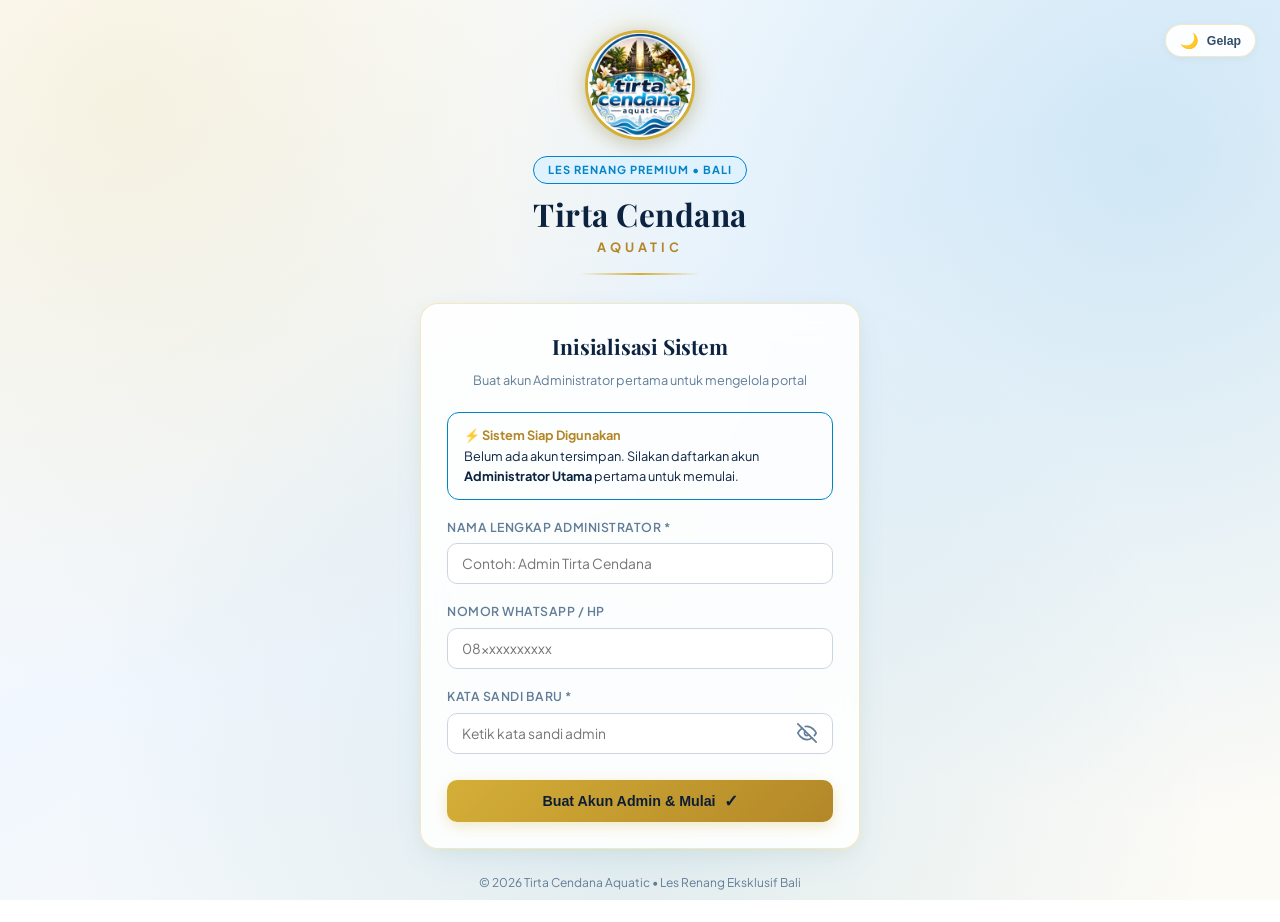
==== admin.html @ 87808569 "feat: inisialisasi aplikasi Tirta Cendana Aquatic dengan tema putih-emas-biru, dual theme, logo baru" ====
<!DOCTYPE html>
<html lang="id" data-theme="light">
<head>
  <meta charset="UTF-8" />
  <meta name="viewport" content="width=device-width, initial-scale=1.0" />
  <title>Admin Panel | Tirta Cendana Aquatic</title>
  <link rel="icon" type="image/png" href="assets/logo.png" />
  <link rel="stylesheet" href="css/style.css" />
  <style>
    main {
      max-width: 1120px;
      margin: 0 auto;
      padding: 28px 20px 60px;
      animation: fadeIn 0.45s ease-out;
    }
    .panel-header-row {
      display: flex;
      justify-content: space-between;
      align-items: center;
      margin-bottom: 20px;
      gap: 16px;
      flex-wrap: wrap;
    }
    .panel-title h2 {
      font-size: 1.65rem;
      color: var(--text-main);
    }
    .panel-title p {
      font-size: 0.88rem;
      color: var(--text-muted);
      margin-top: 2px;
    }
    .data-table-container {
      overflow-x: auto;
      border-radius: 14px;
      border: 1px solid var(--table-border);
      background: var(--card-inner);
    }
    .empty-state {
      text-align: center;
      padding: 42px 20px;
      color: var(--text-muted);
    }
    .empty-state-icon {
      font-size: 2.5rem;
      margin-bottom: 12px;
    }
    .backup-bar {
      display: flex;
      justify-content: flex-end;
      gap: 10px;
      margin-top: 14px;
    }
  </style>
</head>
<body>

  <!-- Top Navigation Header -->
  <header>
    <div class="header-inner">
      <div class="brand">
        <img src="assets/logo.png" alt="Tirta Cendana Logo" class="header-logo-img" />
        <div class="brand-text">
          <h1>Tirta Cendana</h1>
          <span>Admin Portal</span>
        </div>
      </div>

      <div class="header-actions">
        <button class="theme-toggle-btn" onclick="ThemeManager.toggle()" title="Ganti Tema">
          <span class="theme-icon">🌙</span> <span class="theme-text">Gelap</span>
        </button>
        <span id="adminGreeting" style="font-size:0.86rem; font-weight:600; color:var(--text-secondary);"></span>
        <button class="btn-logout" onclick="handleLogout()">Keluar</button>
      </div>
    </div>
  </header>

  <!-- Navigation Tabs -->
  <div class="tabs">
    <div class="tabs-inner">
      <button class="tab active" id="tabBtnUsers" onclick="switchTab('users')">
        👥 Kelola Peserta & Kuota
      </button>
      <button class="tab" id="tabBtnProgress" onclick="switchTab('progress')">
        📈 Progres & Evaluasi Latihan
      </button>
      <button class="tab" id="tabBtnBackup" onclick="switchTab('backup')">
        💾 Cadangan & Pemulihan Data
      </button>
    </div>
  </div>

  <main>
    <div id="statusMessage"></div>

    <!-- ==================== TAB 1: USERS & QUOTA ==================== -->
    <div id="tab-users">
      <div class="panel-header-row">
        <div class="panel-title">
          <h2>Data Peserta & Kuota Latihan</h2>
          <p>Daftar seluruh anggota les renang aktif dan informasi paket</p>
        </div>
        <button class="btn-gold" onclick="openUserForm()">
          <span>+ Tambah Peserta Baru</span>
        </button>
      </div>

      <!-- FORM ADD/EDIT USER CARD -->
      <div class="card hidden" id="userFormCard">
        <h3 id="userFormTitle" style="font-size:1.3rem; margin-bottom:16px;">Tambah Peserta Baru</h3>
        
        <form id="userForm" onsubmit="handleSaveUser(event)">
          <input type="hidden" id="editUserId" />

          <div class="form-grid">
            <div>
              <label for="u_name">Nama Lengkap *</label>
              <input type="text" id="u_name" placeholder="Nama peserta" required />
            </div>

            <div>
              <label for="u_password">Kata Sandi *</label>
              <div class="password-field-wrapper">
                <input type="password" id="u_password" placeholder="Kata sandi akun" />
                <button type="button" class="btn-toggle-eye" id="toggleUserPassword" aria-label="Lihat sandi">
                  <!-- SVG via JS -->
                </button>
              </div>
            </div>

            <div>
              <label for="u_role">Peran (Role)</label>
              <select id="u_role">
                <option value="peserta">Peserta</option>
                <option value="admin">Administrator</option>
              </select>
            </div>

            <div>
              <label for="u_level">Tingkat Kemampuan</label>
              <select id="u_level">
                <option value="Pemula">Pemula (Water Orientation & Basic)</option>
                <option value="Menengah">Menengah (Stroke Development)</option>
                <option value="Mahir">Mahir (Stroke Refinement & Endurance)</option>
                <option value="Atlet">Atlet (Competitive Training)</option>
              </select>
            </div>

            <div>
              <label for="u_package">Paket Les *</label>
              <select id="u_package" onchange="onPackageSelectChange()">
                <option value="Unlimited">Unlimited (10 pertemuan)</option>
                <option value="Semi Privat">Semi Privat (4 pertemuan / bulan)</option>
                <option value="Privat Eksklusif">Privat Eksklusif (8 pertemuan)</option>
                <option value="Kustom">Paket Kustom</option>
              </select>
            </div>

            <div>
              <label for="u_quotaTotal">Total Kuota Sesi</label>
              <input type="number" id="u_quotaTotal" min="0" value="10" />
            </div>

            <div>
              <label for="u_quotaUsed">Kuota Terpakai</label>
              <input type="number" id="u_quotaUsed" min="0" value="0" />
            </div>

            <div>
              <label for="u_phone">Nomor Telepon / WhatsApp</label>
              <input type="tel" id="u_phone" placeholder="08xxxxxxxxxx" />
            </div>

            <div style="grid-column: 1 / -1;">
              <label for="u_notes">Catatan Tambahan (Usia, Riwayat Medis, dll)</label>
              <input type="text" id="u_notes" placeholder="Catatan untuk pelatih..." />
            </div>
          </div>

          <div style="display:flex; gap:12px; margin-top:8px;">
            <button type="submit" class="btn-gold">Simpan Data</button>
            <button type="button" class="btn-outline" onclick="closeUserForm()">Batal</button>
          </div>
        </form>
      </div>

      <!-- USERS TABLE -->
      <div class="card" style="padding: 16px;">
        <div class="data-table-container">
          <table>
            <thead>
              <tr>
                <th>Nama Peserta</th>
                <th>Role</th>
                <th>Tingkat</th>
                <th>Paket</th>
                <th>Kuota Pertemuan</th>
                <th>Kontak</th>
                <th style="text-align: right;">Aksi</th>
              </tr>
            </thead>
            <tbody id="usersTableBody"></tbody>
          </table>
        </div>
      </div>
    </div>

    <!-- ==================== TAB 2: PROGRESS & EVALUATION ==================== -->
    <div id="tab-progress" class="hidden">
      <div class="panel-header-row">
        <div class="panel-title">
          <h2>Progres Latihan & Evaluasi Renang</h2>
          <p>Catat materi yang dilatih, penilaian kemampuan, dan umpan balik pelatih</p>
        </div>
        <button class="btn-gold" onclick="openProgressForm()">
          <span>+ Catat Progres Latihan</span>
        </button>
      </div>

      <!-- PROGRESS FORM CARD -->
      <div class="card hidden" id="progressFormCard">
        <h3 style="font-size:1.3rem; margin-bottom:16px;">Input Evaluasi Latihan Baru</h3>
        
        <form id="progressForm" onsubmit="handleSaveProgress(event)">
          <div class="form-grid">
            <div>
              <label for="p_userId">Pilih Peserta *</label>
              <select id="p_userId" required></select>
            </div>

            <div>
              <label for="p_skill">Materi / Skill Latihan *</label>
              <input type="text" id="p_skill" placeholder="Contoh: Freestyle Kicking & Breathing" required />
            </div>

            <div>
              <label for="p_score">Skor Penilaian (0 - 100)</label>
              <input type="number" id="p_score" min="0" max="100" placeholder="Contoh: 75" />
            </div>

            <div>
              <label for="p_duration">Durasi Sesi (Menit)</label>
              <input type="number" id="p_duration" min="0" value="45" />
            </div>

            <div>
              <label for="p_date">Tanggal Sesi</label>
              <input type="date" id="p_date" required />
            </div>

            <div>
              <label for="p_coach">Pelatih Bertugas</label>
              <input type="text" id="p_coach" placeholder="Contoh: Coach Made" />
            </div>

            <div style="grid-column: 1 / -1;">
              <label for="p_notes">Catatan & Umpan Balik untuk Peserta *</label>
              <textarea id="p_notes" rows="3" placeholder="Tuliskan evaluasi gerakan, capaian, dan PR latihan selanjutnya..."></textarea>
            </div>
          </div>

          <div style="display:flex; align-items:center; justify-content:space-between; flex-wrap:wrap; gap:14px; margin-top:8px;">
            <div style="display:flex; gap:12px;">
              <button type="submit" class="btn-gold">Simpan Evaluasi</button>
              <button type="button" class="btn-outline" onclick="closeProgressForm()">Batal</button>
            </div>

            <label style="display:inline-flex; align-items:center; gap:8px; font-size:0.88rem; cursor:pointer; color:var(--text-main); margin-bottom:0;">
              <input type="checkbox" id="p_deductQuota" checked style="width:auto; margin:0;" />
              <span>Otomatis kurangi 1 kuota pertemuan peserta</span>
            </label>
          </div>
        </form>
      </div>

      <!-- PROGRESS TABLE -->
      <div class="card" style="padding: 16px;">
        <div class="data-table-container">
          <table>
            <thead>
              <tr>
                <th>Tanggal</th>
                <th>Peserta</th>
                <th>Skill / Materi</th>
                <th>Skor</th>
                <th>Pelatih</th>
                <th>Catatan Evaluasi</th>
                <th style="text-align: right;">Aksi</th>
              </tr>
            </thead>
            <tbody id="progressTableBody"></tbody>
          </table>
        </div>
      </div>
    </div>

    <!-- ==================== TAB 3: BACKUP & RESTORE ==================== -->
    <div id="tab-backup" class="hidden">
      <div class="panel-header-row">
        <div class="panel-title">
          <h2>Cadangan & Pemulihan Data (Backup & Restore)</h2>
          <p>Unduh seluruh data peserta dan progres dalam format JSON yang aman</p>
        </div>
      </div>

      <div class="form-grid">
        <div class="card">
          <h3 style="font-size:1.2rem; margin-bottom:12px;">💾 Ekspor Data (Backup)</h3>
          <p style="font-size:0.88rem; color:var(--text-muted); margin-bottom:20px;">
            Simpan salinan cadangan semua peserta, riwayat sesi, dan pengaturan kuota ke komputer Anda.
          </p>
          <button class="btn-gold" onclick="exportDataToFile()">
            <span>📥 Unduh Berkas Backup (.json)</span>
          </button>
        </div>

        <div class="card">
          <h3 style="font-size:1.2rem; margin-bottom:12px;">📂 Impor Data (Restore)</h3>
          <p style="font-size:0.88rem; color:var(--text-muted); margin-bottom:20px;">
            Pulihkan data dari berkas cadangan JSON yang sebelumnya pernah diunduh.
          </p>
          <label class="btn-outline" style="cursor:pointer; display:inline-flex;">
            <span>📤 Pilih Berkas Cadangan (.json)</span>
            <input type="file" id="importFileInput" accept=".json" style="display:none;" onchange="importDataFromFile(event)" />
          </label>
        </div>
      </div>
    </div>

  </main>

  <script src="js/app.js"></script>
  <script>
    // Authentication guard for Admin
    const session = DB.getSession();
    if (!session || session.role !== "admin") {
      window.location.href = "index.html";
    }

    document.getElementById("adminGreeting").textContent = `Admin: ${session.name}`;

    // Initialize password eye toggle
    setupPasswordToggle("#u_password", "#toggleUserPassword");

    // Tab Switching
    function switchTab(tabName) {
      ["users", "progress", "backup"].forEach(t => {
        document.getElementById(`tab-${t}`).classList.toggle("hidden", t !== tabName);
      });

      document.getElementById("tabBtnUsers").classList.toggle("active", tabName === "users");
      document.getElementById("tabBtnProgress").classList.toggle("active", tabName === "progress");
      document.getElementById("tabBtnBackup").classList.toggle("active", tabName === "backup");

      if (tabName === "users") renderUsersTable();
      if (tabName === "progress") renderProgressTable();
    }

    // Auto package quota presets
    function onPackageSelectChange() {
      const pkg = document.getElementById("u_package").value;
      const quotaInput = document.getElementById("u_quotaTotal");
      if (pkg === "Unlimited") {
        quotaInput.value = 10;
      } else if (pkg === "Semi Privat") {
        quotaInput.value = 4;
      } else if (pkg === "Privat Eksklusif") {
        quotaInput.value = 8;
      }
    }

    // ==========================================
    // USERS MANAGEMENT
    // ==========================================
    function renderUsersTable() {
      const users = DB.getUsers();
      const tbody = document.getElementById("usersTableBody");

      if (!users || users.length === 0) {
        tbody.innerHTML = `
          <tr>
            <td colspan="7">
              <div class="empty-state">
                <div class="empty-state-icon">👥</div>
                <div style="font-weight:600; font-size:1rem; margin-bottom:4px;">Belum Ada Data Peserta</div>
                <div style="font-size:0.85rem;">Klik tombol "+ Tambah Peserta Baru" di atas untuk mendaftarkan peserta les renang pertama.</div>
              </div>
            </td>
          </tr>
        `;
        return;
      }

      tbody.innerHTML = users.map(u => {
        const sisa = Math.max(0, (u.quotaTotal || 0) - (u.quotaUsed || 0));
        return `
          <tr>
            <td>
              <div style="font-weight:600; color:var(--text-main); font-size:0.95rem;">${u.name}</div>
              ${u.notes ? `<div style="font-size:0.75rem; color:var(--text-muted);">${u.notes}</div>` : ""}
            </td>
            <td>
              <span class="${u.role === 'admin' ? 'badge-admin' : 'badge-peserta'}">
                ${u.role === 'admin' ? 'Admin' : 'Peserta'}
              </span>
            </td>
            <td>${u.level || "-"}</td>
            <td>${u.package || "-"}</td>
            <td>
              <span style="font-weight:600;">${u.quotaUsed || 0}/${u.quotaTotal || 0}</span>
              <span style="color:var(--gold); font-size:0.82rem; margin-left:4px;">(sisa ${sisa})</span>
            </td>
            <td style="color:var(--text-muted); font-size:0.86rem;">${u.phone || "-"}</td>
            <td style="text-align: right; white-space: nowrap;">
              <button class="btn-outline btn-sm" onclick="openEditUserForm(${u.id})" style="margin-right: 6px;">
                Edit
              </button>
              ${u.id !== session.id ? `
                <button class="btn-danger btn-sm" onclick="handleDeleteUser(${u.id}, '${u.name.replace(/'/g, "\\'")}')">
                  Hapus
                </button>
              ` : `<span style="font-size:0.75rem; color:var(--text-muted);">(Akun Ini)</span>`}
            </td>
          </tr>
        `;
      }).join("");
    }

    function openUserForm() {
      document.getElementById("userFormTitle").textContent = "Tambah Peserta Baru";
      document.getElementById("editUserId").value = "";
      document.getElementById("userForm").reset();
      document.getElementById("u_password").required = true;
      document.getElementById("u_package").value = "Unlimited";
      document.getElementById("u_quotaTotal").value = 10;
      document.getElementById("u_quotaUsed").value = 0;
      document.getElementById("userFormCard").classList.remove("hidden");
      document.getElementById("u_name").focus();
    }

    function closeUserForm() {
      document.getElementById("userFormCard").classList.add("hidden");
    }

    function openEditUserForm(id) {
      const u = DB.getUsers().find(x => x.id === id);
      if (!u) return;

      document.getElementById("userFormTitle").textContent = `Edit Peserta: ${u.name}`;
      document.getElementById("editUserId").value = u.id;
      document.getElementById("u_name").value = u.name;
      document.getElementById("u_password").value = "";
      document.getElementById("u_password").required = false;
      document.getElementById("u_password").placeholder = "(Biarkan kosong jika tidak diubah)";
      document.getElementById("u_role").value = u.role;
      document.getElementById("u_level").value = u.level || "Pemula";
      document.getElementById("u_package").value = u.package || "Unlimited";
      document.getElementById("u_quotaTotal").value = u.quotaTotal || 10;
      document.getElementById("u_quotaUsed").value = u.quotaUsed || 0;
      document.getElementById("u_phone").value = u.phone || "";
      document.getElementById("u_notes").value = u.notes || "";
      document.getElementById("userFormCard").classList.remove("hidden");
      window.scrollTo({ top: 150, behavior: 'smooth' });
    }

    function handleSaveUser(e) {
      e.preventDefault();
      const users = DB.getUsers();
      const editId = document.getElementById("editUserId").value;
      const name = document.getElementById("u_name").value.trim();
      const password = document.getElementById("u_password").value;

      if (!name) {
        showMessage("statusMessage", "Nama peserta wajib diisi.", "error");
        return;
      }

      if (editId) {
        // Edit mode
        const idx = users.findIndex(u => u.id === parseInt(editId));
        if (idx === -1) return;

        users[idx].name = name;
        if (password) users[idx].password = password;
        users[idx].role = document.getElementById("u_role").value;
        users[idx].level = document.getElementById("u_level").value;
        users[idx].package = document.getElementById("u_package").value;
        users[idx].quotaTotal = parseInt(document.getElementById("u_quotaTotal").value) || 0;
        users[idx].quotaUsed = parseInt(document.getElementById("u_quotaUsed").value) || 0;
        users[idx].phone = document.getElementById("u_phone").value.trim();
        users[idx].notes = document.getElementById("u_notes").value.trim();

        DB.saveUsers(users);
        showMessage("statusMessage", `Data ${name} berhasil diperbarui.`);
      } else {
        // Create mode
        if (!password) {
          showMessage("statusMessage", "Kata sandi wajib diisi untuk akun baru.", "error");
          return;
        }
        if (users.some(u => u.name.toLowerCase() === name.toLowerCase())) {
          showMessage("statusMessage", "Nama tersebut sudah terdaftar. Gunakan nama pembeda.", "error");
          return;
        }

        const newId = users.length ? Math.max(...users.map(u => u.id)) + 1 : 1;
        users.push({
          id: newId,
          name,
          password,
          role: document.getElementById("u_role").value,
          level: document.getElementById("u_level").value,
          package: document.getElementById("u_package").value,
          quotaTotal: parseInt(document.getElementById("u_quotaTotal").value) || 0,
          quotaUsed: parseInt(document.getElementById("u_quotaUsed").value) || 0,
          phone: document.getElementById("u_phone").value.trim(),
          notes: document.getElementById("u_notes").value.trim(),
          photo: ""
        });

        DB.saveUsers(users);
        showMessage("statusMessage", `Peserta ${name} berhasil ditambahkan.`);
      }

      closeUserForm();
      renderUsersTable();
    }

    function handleDeleteUser(id, name) {
      if (!confirm(`Konfirmasi: Apakah Anda yakin ingin menghapus "${name}" beserta seluruh riwayat latihannya?`)) return;

      const remainingUsers = DB.getUsers().filter(u => u.id !== id);
      const remainingProgress = DB.getProgress().filter(p => p.userId !== id);

      DB.saveUsers(remainingUsers);
      DB.saveProgress(remainingProgress);

      showMessage("statusMessage", `Akun "${name}" telah dihapus.`);
      renderUsersTable();
    }

    // ==========================================
    // PROGRESS & EVALUATION MANAGEMENT
    // ==========================================
    function fillPesertaDropdown() {
      const select = document.getElementById("p_userId");
      const pesertaList = DB.getUsers().filter(u => u.role === "peserta");

      if (pesertaList.length === 0) {
        select.innerHTML = '<option value="">(Belum ada peserta terdaftar)</option>';
        return;
      }

      select.innerHTML = '<option value="">-- Pilih Peserta --</option>' +
        pesertaList.map(u => {
          const sisa = Math.max(0, (u.quotaTotal || 0) - (u.quotaUsed || 0));
          return `<option value="${u.id}">${u.name} — ${u.package || "Reguler"} (Sisa Kuota: ${sisa})</option>`;
        }).join("");
    }

    function openProgressForm() {
      fillPesertaDropdown();
      document.getElementById("progressForm").reset();
      document.getElementById("p_date").value = new Date().toISOString().slice(0, 10);
      document.getElementById("p_deductQuota").checked = true;
      document.getElementById("progressFormCard").classList.remove("hidden");
      window.scrollTo({ top: 150, behavior: 'smooth' });
    }

    function closeProgressForm() {
      document.getElementById("progressFormCard").classList.add("hidden");
    }

    function handleSaveProgress(e) {
      e.preventDefault();
      const userId = parseInt(document.getElementById("p_userId").value);
      if (!userId) {
        showMessage("statusMessage", "Silakan pilih peserta yang dievaluasi.", "error");
        return;
      }

      const list = DB.getProgress();
      const newId = list.length ? Math.max(...list.map(p => p.id)) + 1 : 1;

      const newProgress = {
        id: newId,
        userId: userId,
        skill: document.getElementById("p_skill").value.trim(),
        score: parseInt(document.getElementById("p_score").value) || 0,
        duration: parseInt(document.getElementById("p_duration").value) || 0,
        date: document.getElementById("p_date").value,
        coach: document.getElementById("p_coach").value.trim(),
        notes: document.getElementById("p_notes").value.trim()
      };

      list.push(newProgress);
      DB.saveProgress(list);

      // Auto deduct quota if checked
      if (document.getElementById("p_deductQuota").checked) {
        const users = DB.getUsers();
        const idx = users.findIndex(u => u.id === userId);
        if (idx !== -1) {
          users[idx].quotaUsed = (users[idx].quotaUsed || 0) + 1;
          DB.saveUsers(users);
        }
      }

      showMessage("statusMessage", "Catatan evaluasi latihan berhasil disimpan!");
      closeProgressForm();
      renderProgressTable();
    }

    function handleDeleteProgress(id) {
      if (!confirm("Hapus catatan evaluasi latihan ini?")) return;
      const list = DB.getProgress().filter(p => p.id !== id);
      DB.saveProgress(list);
      showMessage("statusMessage", "Catatan evaluasi dihapus.");
      renderProgressTable();
    }

    function renderProgressTable() {
      const list = DB.getProgress();
      const users = DB.getUsers();
      const tbody = document.getElementById("progressTableBody");

      if (!list || list.length === 0) {
        tbody.innerHTML = `
          <tr>
            <td colspan="7">
              <div class="empty-state">
                <div class="empty-state-icon">📈</div>
                <div style="font-weight:600; font-size:1rem; margin-bottom:4px;">Belum Ada Data Progres Latihan</div>
                <div style="font-size:0.85rem;">Klik "+ Catat Progres Latihan" untuk mencatat capaian dan evaluasi peserta.</div>
              </div>
            </td>
          </tr>
        `;
        return;
      }

      tbody.innerHTML = [...list]
        .sort((a, b) => (b.date || "").localeCompare(a.date || ""))
        .map(p => {
          const peserta = users.find(u => u.id === p.userId);
          const pesertaName = peserta ? peserta.name : `(User ID: ${p.userId})`;

          let scoreColor = "#16a34a";
          if (p.score < 60) scoreColor = "#ef4444";
          else if (p.score < 80) scoreColor = "var(--gold)";

          const shortComment = (p.notes || "-").length > 45 ? (p.notes || "").slice(0, 45) + "…" : (p.notes || "-");

          return `
            <tr>
              <td style="white-space:nowrap; font-size:0.86rem;">${p.date || "-"}</td>
              <td style="font-weight:600; color:var(--text-main);">${pesertaName}</td>
              <td>${p.skill || "-"}</td>
              <td style="font-weight:700; color:${scoreColor};">${p.score != null ? p.score + "%" : "-"}</td>
              <td style="color:var(--text-muted); font-size:0.86rem;">${p.coach || "-"}</td>
              <td style="max-width:220px; font-size:0.85rem; color:var(--text-muted);" title="${(p.notes || '').replace(/"/g, '&quot;')}">
                ${shortComment}
              </td>
              <td style="text-align: right;">
                <button class="btn-danger btn-sm" onclick="handleDeleteProgress(${p.id})">Hapus</button>
              </td>
            </tr>
          `;
        }).join("");
    }

    // ==========================================
    // BACKUP & RESTORE DATA
    // ==========================================
    function exportDataToFile() {
      const data = {
        app: "Tirta Cendana Aquatic",
        version: "2.0",
        exportDate: new Date().toISOString(),
        users: DB.getUsers(),
        progress: DB.getProgress()
      };

      const blob = new Blob([JSON.stringify(data, null, 2)], { type: "application/json" });
      const url = URL.createObjectURL(blob);
      const a = document.createElement("a");
      a.href = url;
      a.download = `tirta_cendana_backup_${new Date().toISOString().slice(0, 10)}.json`;
      document.body.appendChild(a);
      a.click();
      document.body.removeChild(a);
      URL.revokeObjectURL(url);
      showMessage("statusMessage", "Berkas cadangan berhasil diunduh.");
    }

    function importDataFromFile(e) {
      const file = e.target.files[0];
      if (!file) return;

      const reader = new FileReader();
      reader.onload = function(evt) {
        try {
          const parsed = JSON.parse(evt.target.result);
          if (Array.isArray(parsed.users)) {
            DB.saveUsers(parsed.users);
          }
          if (Array.isArray(parsed.progress)) {
            DB.saveProgress(parsed.progress);
          }
          showMessage("statusMessage", "Data berhasil dipulihkan dari cadangan!");
          renderUsersTable();
          renderProgressTable();
        } catch (err) {
          showMessage("statusMessage", "Gagal membaca berkas JSON. Format tidak valid.", "error");
        }
      };
      reader.readAsText(file);
    }

    function handleLogout() {
      DB.clearSession();
      window.location.href = "index.html";
    }

    // Initial render
    renderUsersTable();
  </script>
</body>
</html>
---- css/style.css ----
/* ===================================================================
   TIRTA CENDANA AQUATIC — DESIGN SYSTEM & STYLESHEET
   Kombinasi Warna: Putih, Emas, dan Biru (Dual Theme: Terang & Gelap)
   =================================================================== */

@import url('https://fonts.googleapis.com/css2?family=Outfit:wght@400;500;600;700;800&family=Playfair+Display:ital,wght@0,500;0,600;0,700;1,500;1,600&family=Plus+Jakarta+Sans:wght@300;400;500;600;700&display=swap');

/* --- THEME VARIABLES --- */
:root {
  /* LIGHT THEME (Default / Primary) */
  --bg-primary: #ffffff;
  --bg-gradient: 
    radial-gradient(circle at 10% 12%, rgba(212, 175, 55, 0.15) 0%, transparent 42%),
    radial-gradient(circle at 90% 18%, rgba(2, 132, 199, 0.14) 0%, transparent 48%),
    radial-gradient(circle at 50% 90%, rgba(14, 116, 144, 0.1) 0%, transparent 55%),
    linear-gradient(150deg, #ffffff 0%, #f1f7fe 45%, #fdfbf5 100%);
  
  --card-bg: rgba(255, 255, 255, 0.88);
  --card-solid: #ffffff;
  --card-inner: #f8fbff;
  --card-border: rgba(212, 175, 55, 0.28);
  --card-border-hover: rgba(2, 132, 199, 0.45);
  --card-shadow: 0 12px 35px -8px rgba(2, 132, 199, 0.1), 0 4px 15px rgba(212, 175, 55, 0.08);

  --text-main: #0c2340;
  --text-secondary: #334e68;
  --text-muted: #627d98;
  --text-inverse: #ffffff;

  --gold: #b38728;
  --gold-light: #fef9e7;
  --gold-bright: #d4af37;
  --gold-dark: #8c6717;
  --gold-gradient: linear-gradient(135deg, #d4af37 0%, #b38728 100%);
  --gold-glow: rgba(212, 175, 55, 0.28);

  --blue: #0284c7;
  --blue-light: #e0f2fe;
  --blue-dark: #075985;
  --blue-gradient: linear-gradient(135deg, #0284c7 0%, #0369a1 100%);
  --blue-glow: rgba(2, 132, 199, 0.25);

  --header-bg: rgba(255, 255, 255, 0.88);
  --header-border: rgba(212, 175, 55, 0.24);

  --input-bg: rgba(255, 255, 255, 0.95);
  --input-border: #cbd5e1;
  --input-focus-border: #0284c7;
  --input-focus-shadow: 0 0 0 3px rgba(2, 132, 199, 0.18);

  --badge-admin-bg: rgba(212, 175, 55, 0.18);
  --badge-admin-text: #8c6717;
  --badge-admin-border: rgba(212, 175, 55, 0.4);

  --badge-peserta-bg: rgba(2, 132, 199, 0.15);
  --badge-peserta-text: #0284c7;
  --badge-peserta-border: rgba(2, 132, 199, 0.35);

  --table-border: #e2e8f0;
  --table-row-hover: rgba(2, 132, 199, 0.04);
  --table-th-color: #627d98;

  --modal-overlay: rgba(12, 35, 64, 0.65);
}

/* DARK THEME */
[data-theme="dark"] {
  --bg-primary: #06111e;
  --bg-gradient: 
    radial-gradient(circle at 10% 12%, rgba(212, 175, 55, 0.16) 0%, transparent 45%),
    radial-gradient(circle at 90% 18%, rgba(14, 165, 233, 0.18) 0%, transparent 50%),
    radial-gradient(circle at 50% 90%, rgba(3, 105, 161, 0.15) 0%, transparent 55%),
    linear-gradient(150deg, #06111e 0%, #0a1c32 50%, #081729 100%);
  
  --card-bg: rgba(11, 26, 48, 0.78);
  --card-solid: #0c1e36;
  --card-inner: rgba(7, 18, 33, 0.7);
  --card-border: rgba(212, 175, 55, 0.32);
  --card-border-hover: rgba(56, 189, 248, 0.55);
  --card-shadow: 0 14px 40px -8px rgba(0, 0, 0, 0.55), 0 4px 18px rgba(2, 132, 199, 0.12);

  --text-main: #f0f7ff;
  --text-secondary: #cbd5e1;
  --text-muted: #829ab1;
  --text-inverse: #06111e;

  --gold: #f1c447;
  --gold-light: rgba(241, 196, 71, 0.15);
  --gold-bright: #fcd34d;
  --gold-dark: #b38728;
  --gold-gradient: linear-gradient(135deg, #fcd34d 0%, #d4af37 60%, #b38728 100%);
  --gold-glow: rgba(241, 196, 71, 0.3);

  --blue: #38bdf8;
  --blue-light: rgba(56, 189, 248, 0.15);
  --blue-dark: #0284c7;
  --blue-gradient: linear-gradient(135deg, #38bdf8 0%, #0284c7 100%);
  --blue-glow: rgba(56, 189, 248, 0.3);

  --header-bg: rgba(6, 17, 30, 0.88);
  --header-border: rgba(212, 175, 55, 0.28);

  --input-bg: rgba(9, 23, 42, 0.9);
  --input-border: #1e3a5f;
  --input-focus-border: #38bdf8;
  --input-focus-shadow: 0 0 0 3px rgba(56, 189, 248, 0.25);

  --badge-admin-bg: rgba(241, 196, 71, 0.16);
  --badge-admin-text: #fcd34d;
  --badge-admin-border: rgba(241, 196, 71, 0.35);

  --badge-peserta-bg: rgba(56, 189, 248, 0.16);
  --badge-peserta-text: #38bdf8;
  --badge-peserta-border: rgba(56, 189, 248, 0.35);

  --table-border: #1e3a5f;
  --table-row-hover: rgba(56, 189, 248, 0.06);
  --table-th-color: #829ab1;

  --modal-overlay: rgba(2, 8, 16, 0.78);
}

/* --- RESET & GLOBAL STYLES --- */
* {
  box-sizing: border-box;
  margin: 0;
  padding: 0;
}

html {
  font-size: 15px;
  scroll-behavior: smooth;
}

body {
  font-family: 'Plus Jakarta Sans', -apple-system, BlinkMacSystemFont, 'Segoe UI', Roboto, sans-serif;
  background-color: var(--bg-primary);
  background-image: var(--bg-gradient);
  background-attachment: fixed;
  background-size: cover;
  color: var(--text-main);
  min-height: 100vh;
  line-height: 1.6;
  -webkit-font-smoothing: antialiased;
  -moz-osx-font-smoothing: grayscale;
  transition: background 0.35s ease, color 0.35s ease, border-color 0.35s ease;
}

/* Heading Fonts */
h1, h2, h3, h4, .brand-title, .font-display {
  font-family: 'Playfair Display', Georgia, serif;
  font-weight: 700;
  letter-spacing: -0.01em;
}

a {
  color: var(--blue);
  text-decoration: none;
  transition: color 0.2s ease;
}
a:hover {
  color: var(--gold);
}

/* --- HEADER & NAVIGATION --- */
header {
  border-bottom: 1px solid var(--header-border);
  background: var(--header-bg);
  backdrop-filter: blur(14px);
  -webkit-backdrop-filter: blur(14px);
  position: sticky;
  top: 0;
  z-index: 50;
  box-shadow: 0 4px 20px rgba(0, 0, 0, 0.04);
  transition: background 0.35s ease, border-color 0.35s ease;
}

.header-inner {
  max-width: 1120px;
  margin: 0 auto;
  padding: 12px 24px;
  display: flex;
  align-items: center;
  justify-content: space-between;
}

.brand {
  display: flex;
  align-items: center;
  gap: 14px;
  text-decoration: none;
}

.header-logo-img {
  width: 44px;
  height: 44px;
  border-radius: 50%;
  object-fit: cover;
  border: 2px solid var(--gold-bright);
  box-shadow: 0 0 14px var(--gold-glow);
  background: #ffffff;
  transition: transform 0.3s ease, box-shadow 0.3s ease;
}
.brand:hover .header-logo-img {
  transform: rotate(5deg) scale(1.05);
  box-shadow: 0 0 20px var(--gold-glow), 0 0 10px var(--blue-glow);
}

.brand-text h1 {
  font-size: 1.25rem;
  color: var(--text-main);
  line-height: 1.15;
}
.brand-text span {
  font-family: 'Plus Jakarta Sans', sans-serif;
  font-size: 0.72rem;
  font-weight: 600;
  color: var(--gold);
  letter-spacing: 2.5px;
  text-transform: uppercase;
  display: block;
}

.header-actions {
  display: flex;
  align-items: center;
  gap: 12px;
}

/* --- THEME TOGGLE BUTTON --- */
.theme-toggle-btn {
  display: inline-flex;
  align-items: center;
  gap: 8px;
  background: var(--input-bg);
  border: 1px solid var(--card-border);
  color: var(--text-secondary);
  padding: 8px 14px;
  border-radius: 20px;
  cursor: pointer;
  font-size: 0.82rem;
  font-weight: 600;
  transition: all 0.25s ease;
  box-shadow: 0 2px 8px rgba(0, 0, 0, 0.04);
}
.theme-toggle-btn:hover {
  border-color: var(--gold-bright);
  color: var(--gold);
  transform: translateY(-1px);
  box-shadow: 0 4px 12px var(--gold-glow);
}
.theme-icon {
  font-size: 1rem;
  line-height: 1;
}

/* --- BUTTONS --- */
.btn-gold {
  background: var(--gold-gradient);
  color: #0c1e36 !important;
  font-weight: 700;
  border: none;
  padding: 10px 20px;
  border-radius: 10px;
  cursor: pointer;
  font-size: 0.88rem;
  display: inline-flex;
  align-items: center;
  justify-content: center;
  gap: 8px;
  box-shadow: 0 4px 14px var(--gold-glow);
  transition: all 0.25s cubic-bezier(0.16, 1, 0.3, 1);
}
.btn-gold:hover {
  transform: translateY(-2px);
  box-shadow: 0 8px 22px var(--gold-glow), 0 2px 6px rgba(0,0,0,0.1);
  filter: brightness(1.05);
}
.btn-gold:active {
  transform: translateY(0);
}

.btn-blue {
  background: var(--blue-gradient);
  color: #ffffff !important;
  font-weight: 600;
  border: none;
  padding: 10px 20px;
  border-radius: 10px;
  cursor: pointer;
  font-size: 0.88rem;
  display: inline-flex;
  align-items: center;
  justify-content: center;
  gap: 8px;
  box-shadow: 0 4px 14px var(--blue-glow);
  transition: all 0.25s cubic-bezier(0.16, 1, 0.3, 1);
}
.btn-blue:hover {
  transform: translateY(-2px);
  box-shadow: 0 8px 22px var(--blue-glow);
  filter: brightness(1.05);
}

.btn-outline {
  background: transparent;
  border: 1.5px solid var(--gold);
  color: var(--gold) !important;
  font-weight: 600;
  padding: 9px 18px;
  border-radius: 10px;
  cursor: pointer;
  font-size: 0.88rem;
  display: inline-flex;
  align-items: center;
  justify-content: center;
  gap: 6px;
  transition: all 0.25s ease;
}
.btn-outline:hover {
  background: var(--gold-light);
  border-color: var(--gold-bright);
  color: var(--gold-bright) !important;
  transform: translateY(-1px);
}

.btn-outline-blue {
  background: transparent;
  border: 1.5px solid var(--blue);
  color: var(--blue) !important;
  font-weight: 600;
  padding: 9px 18px;
  border-radius: 10px;
  cursor: pointer;
  font-size: 0.88rem;
  transition: all 0.25s ease;
}
.btn-outline-blue:hover {
  background: var(--blue-light);
}

.btn-sm {
  padding: 6px 14px;
  font-size: 0.8rem;
  border-radius: 8px;
}

.btn-danger {
  background: transparent;
  border: 1px solid rgba(239, 68, 68, 0.3);
  color: #ef4444;
  padding: 6px 12px;
  border-radius: 8px;
  cursor: pointer;
  font-size: 0.82rem;
  font-weight: 500;
  transition: all 0.2s ease;
}
.btn-danger:hover {
  background: rgba(239, 68, 68, 0.12);
  border-color: #ef4444;
}

.btn-logout {
  background: transparent;
  border: 1px solid var(--card-border);
  color: var(--text-muted);
  padding: 8px 16px;
  border-radius: 10px;
  cursor: pointer;
  font-size: 0.84rem;
  font-weight: 600;
  transition: all 0.25s ease;
}
.btn-logout:hover {
  border-color: #ef4444;
  color: #ef4444;
  background: rgba(239, 68, 68, 0.08);
}

/* --- TABS --- */
.tabs {
  border-bottom: 1px solid var(--card-border);
  background: var(--card-inner);
  transition: background 0.35s ease;
}
.tabs-inner {
  max-width: 1120px;
  margin: 0 auto;
  padding: 0 24px;
  display: flex;
  gap: 8px;
  overflow-x: auto;
}
.tab {
  padding: 14px 20px;
  font-size: 0.9rem;
  font-weight: 600;
  color: var(--text-muted);
  background: none;
  border: none;
  border-bottom: 3px solid transparent;
  cursor: pointer;
  white-space: nowrap;
  display: inline-flex;
  align-items: center;
  gap: 8px;
  transition: all 0.25s ease;
}
.tab:hover {
  color: var(--text-main);
}
.tab.active {
  color: var(--gold);
  border-bottom-color: var(--gold-bright);
}

/* --- CARDS & PANELS --- */
.card {
  background: var(--card-bg);
  backdrop-filter: blur(16px);
  -webkit-backdrop-filter: blur(16px);
  border: 1px solid var(--card-border);
  border-radius: 18px;
  padding: 26px;
  margin-bottom: 24px;
  box-shadow: var(--card-shadow);
  transition: transform 0.25s ease, box-shadow 0.25s ease, border-color 0.25s ease;
}
.card:hover {
  border-color: var(--card-border-hover);
}

/* --- FORMS & INPUTS --- */
.form-grid {
  display: grid;
  grid-template-columns: 1fr 1fr;
  gap: 16px;
  margin-bottom: 18px;
}
label {
  font-size: 0.82rem;
  font-weight: 600;
  color: var(--text-muted);
  display: block;
  margin-bottom: 6px;
  text-transform: uppercase;
  letter-spacing: 0.5px;
}
input, select, textarea {
  width: 100%;
  padding: 11px 14px;
  background: var(--input-bg);
  border: 1.5px solid var(--input-border);
  border-radius: 10px;
  color: var(--text-main);
  font-family: inherit;
  font-size: 0.92rem;
  outline: none;
  transition: all 0.2s ease;
}
input:focus, select:focus, textarea:focus {
  border-color: var(--input-focus-border);
  box-shadow: var(--input-focus-shadow);
}
select option {
  background: var(--card-solid);
  color: var(--text-main);
}

/* --- PASSWORD WRAPPER WITH EYE TOGGLE --- */
.password-field-wrapper {
  position: relative;
  display: flex;
  align-items: center;
}
.password-field-wrapper input {
  padding-right: 44px;
  margin-bottom: 0;
}
.btn-toggle-eye {
  position: absolute;
  right: 10px;
  top: 50%;
  transform: translateY(-50%);
  background: none;
  border: none;
  cursor: pointer;
  padding: 6px;
  display: flex;
  align-items: center;
  justify-content: center;
  color: var(--text-muted);
  border-radius: 6px;
  transition: color 0.2s ease;
}
.btn-toggle-eye:hover {
  color: var(--gold);
}
.btn-toggle-eye svg {
  width: 20px;
  height: 20px;
  stroke: currentColor;
  stroke-width: 2;
  fill: none;
  stroke-linecap: round;
  stroke-linejoin: round;
}

/* --- TABLES --- */
table {
  width: 100%;
  border-collapse: separate;
  border-spacing: 0;
  font-size: 0.88rem;
}
th {
  text-align: left;
  color: var(--table-th-color);
  padding: 13px 14px;
  border-bottom: 1.5px solid var(--table-border);
  font-weight: 700;
  text-transform: uppercase;
  font-size: 0.74rem;
  letter-spacing: 0.8px;
}
td {
  padding: 14px;
  border-bottom: 1px solid var(--table-border);
  color: var(--text-main);
  vertical-align: middle;
}
tr:hover td {
  background-color: var(--table-row-hover);
}

/* --- BADGES --- */
.badge-admin {
  background: var(--badge-admin-bg);
  color: var(--badge-admin-text);
  border: 1px solid var(--badge-admin-border);
  font-size: 0.74rem;
  font-weight: 700;
  padding: 3px 10px;
  border-radius: 14px;
  text-transform: uppercase;
  letter-spacing: 0.5px;
  display: inline-block;
}
.badge-peserta {
  background: var(--badge-peserta-bg);
  color: var(--badge-peserta-text);
  border: 1px solid var(--badge-peserta-border);
  font-size: 0.74rem;
  font-weight: 700;
  padding: 3px 10px;
  border-radius: 14px;
  text-transform: uppercase;
  letter-spacing: 0.5px;
  display: inline-block;
}

/* --- MESSAGES & NOTICES --- */
.msg {
  padding: 12px 18px;
  border-radius: 12px;
  font-size: 0.9rem;
  margin-bottom: 20px;
  display: flex;
  align-items: center;
  gap: 10px;
  animation: fadeIn 0.3s ease;
}
.msg-success {
  background: rgba(34, 197, 94, 0.12);
  border: 1.5px solid rgba(34, 197, 94, 0.35);
  color: #16a34a;
}
[data-theme="dark"] .msg-success {
  color: #4ade80;
}
.msg-error {
  background: rgba(239, 68, 68, 0.12);
  border: 1.5px solid rgba(239, 68, 68, 0.35);
  color: #dc2626;
}
[data-theme="dark"] .msg-error {
  color: #f87171;
}

/* --- MODAL DIALOGS --- */
.modal-overlay {
  position: fixed;
  inset: 0;
  background: var(--modal-overlay);
  backdrop-filter: blur(8px);
  -webkit-backdrop-filter: blur(8px);
  display: none;
  align-items: center;
  justify-content: center;
  z-index: 100;
  padding: 20px;
  animation: fadeIn 0.25s ease;
}
.modal-overlay.show {
  display: flex;
}
.modal {
  background: var(--card-solid);
  border: 1.5px solid var(--card-border);
  border-radius: 20px;
  padding: 28px;
  max-width: 520px;
  width: 100%;
  max-height: 85vh;
  overflow-y: auto;
  box-shadow: 0 25px 65px rgba(0, 0, 0, 0.4);
  animation: modalPop 0.3s cubic-bezier(0.16, 1, 0.3, 1);
}
.modal h3 {
  font-size: 1.35rem;
  margin-bottom: 18px;
  display: flex;
  justify-content: space-between;
  align-items: center;
  color: var(--text-main);
}
.modal .close {
  background: none;
  border: none;
  color: var(--text-muted);
  font-size: 26px;
  cursor: pointer;
  line-height: 1;
  transition: color 0.2s ease;
}
.modal .close:hover {
  color: var(--gold);
}

/* --- ANIMATIONS & KEYFRAMES --- */
@keyframes fadeIn {
  from { opacity: 0; }
  to { opacity: 1; }
}

@keyframes modalPop {
  from {
    opacity: 0;
    transform: scale(0.92) translateY(12px);
  }
  to {
    opacity: 1;
    transform: scale(1) translateY(0);
  }
}

@keyframes pulseGlow {
  0% { box-shadow: 0 0 15px var(--gold-glow); }
  50% { box-shadow: 0 0 30px var(--gold-glow), 0 0 20px var(--blue-glow); }
  100% { box-shadow: 0 0 15px var(--gold-glow); }
}

/* --- LOGIN SPECIFIC STYLING --- */
.login-body {
  display: flex;
  align-items: center;
  justify-content: center;
  min-height: 100vh;
  padding: 24px;
}
.login-container {
  width: 100%;
  max-width: 440px;
}
.login-logo-wrap {
  text-align: center;
  margin-bottom: 28px;
}
.brand-logo-img-large {
  width: 110px;
  height: 110px;
  border-radius: 50%;
  object-fit: cover;
  border: 3px solid var(--gold-bright);
  box-shadow: 0 0 28px var(--gold-glow), 0 4px 18px rgba(0, 0, 0, 0.15);
  background: #ffffff;
  display: block;
  margin: 0 auto 16px;
  transition: transform 0.4s cubic-bezier(0.16, 1, 0.3, 1), box-shadow 0.4s ease;
}
.brand-logo-img-large:hover {
  transform: scale(1.06) rotate(3deg);
  box-shadow: 0 0 40px var(--gold-glow), 0 0 25px var(--blue-glow);
}
.login-logo-wrap h1 {
  font-size: 2.1rem;
  letter-spacing: 0.5px;
  color: var(--text-main);
  line-height: 1.15;
}
.login-logo-wrap .tagline-gold {
  color: var(--gold);
  font-size: 0.85rem;
  font-weight: 700;
  letter-spacing: 4px;
  text-transform: uppercase;
  margin-top: 5px;
}
.gold-divider {
  height: 2px;
  background: linear-gradient(90deg, transparent, var(--gold-bright), transparent);
  margin: 16px auto;
  width: 120px;
}
.login-logo-wrap .subtitle {
  color: var(--text-muted);
  font-size: 0.88rem;
  letter-spacing: 0.5px;
}

/* LOGIN TRANSITION ANIMATION */
.login-card {
  position: relative;
  transition: all 0.65s cubic-bezier(0.16, 1, 0.3, 1);
}
.login-card.transitioning-out {
  transform: translateY(-24px) scale(0.96);
  opacity: 0;
  filter: blur(4px);
  pointer-events: none;
}
.login-card-overlay {
  position: absolute;
  inset: 0;
  background: var(--card-bg);
  backdrop-filter: blur(12px);
  border-radius: 18px;
  display: none;
  flex-direction: column;
  align-items: center;
  justify-content: center;
  gap: 14px;
  z-index: 10;
  animation: fadeIn 0.3s ease;
}
.login-card-overlay.active {
  display: flex;
}
.portal-spinner {
  width: 44px;
  height: 44px;
  border: 3.5px solid rgba(212, 175, 55, 0.25);
  border-top-color: var(--gold-bright);
  border-right-color: var(--blue);
  border-radius: 50%;
  animation: spin 0.8s linear infinite;
}
@keyframes spin {
  to { transform: rotate(360deg); }
}

/* TOP BAR CONTROLS */
.top-controls {
  position: absolute;
  top: 20px;
  right: 20px;
  display: flex;
  gap: 10px;
  z-index: 60;
}

/* RESPONSIVE */
@media (max-width: 768px) {
  .form-grid {
    grid-template-columns: 1fr;
  }
  .header-inner {
    padding: 12px 16px;
  }
  .tabs-inner {
    padding: 0 16px;
  }
  .card {
    padding: 20px 16px;
  }
}

.hidden {
  display: none !important;
}
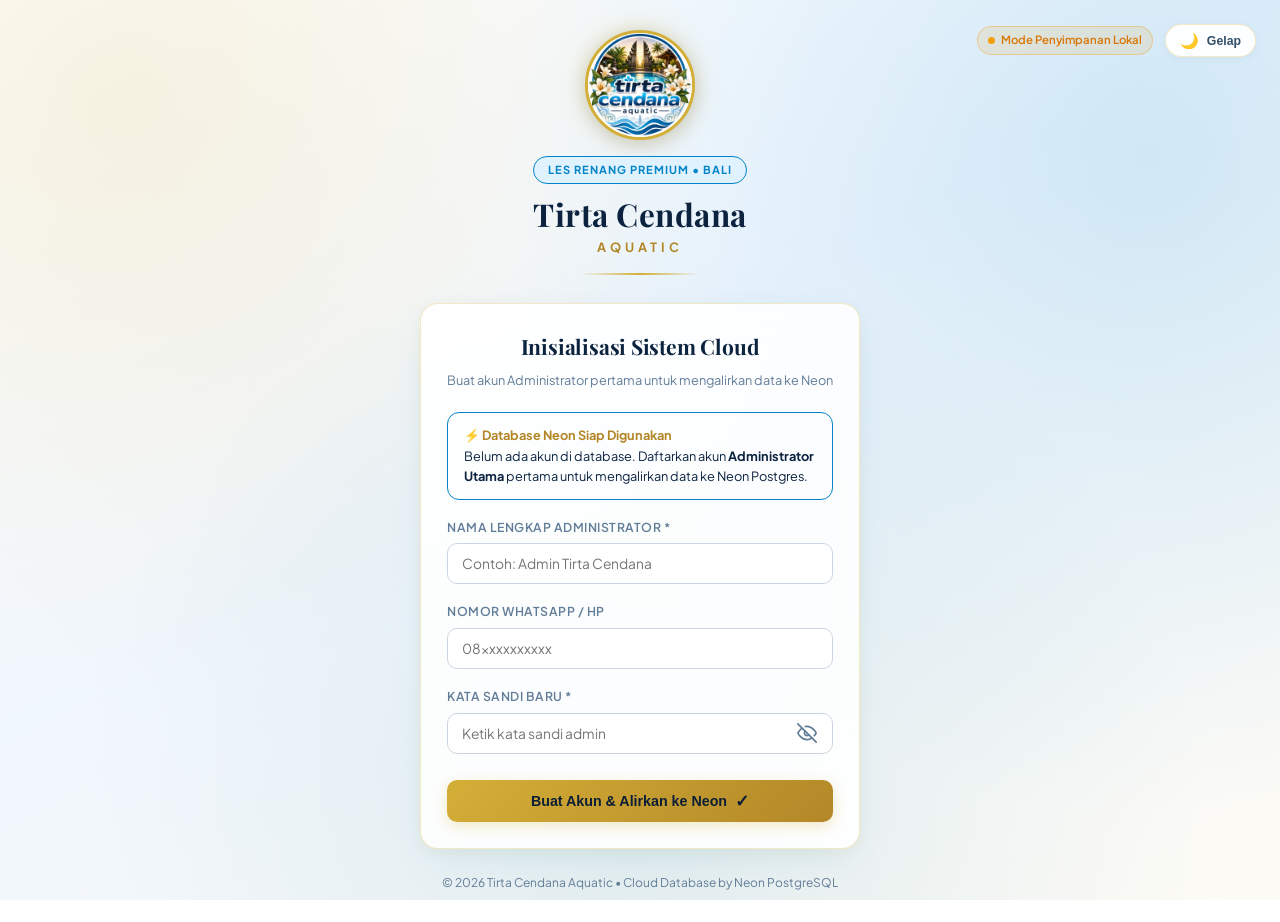
==== commit f11366c2: "feat: integrasi langsung database cloud Neon PostgreSQL, skema SQL resmi, dan indikator status konek" ====
--- a/admin.html
+++ b/admin.html
@@ -45,12 +45,6 @@
       font-size: 2.5rem;
       margin-bottom: 12px;
     }
-    .backup-bar {
-      display: flex;
-      justify-content: flex-end;
-      gap: 10px;
-      margin-top: 14px;
-    }
   </style>
 </head>
 <body>
@@ -67,6 +61,9 @@
       </div>
 
       <div class="header-actions">
+        <div class="neon-status-badge badge-online">
+          <span class="status-dot online"></span> <span>Neon Database Terhubung</span>
+        </div>
         <button class="theme-toggle-btn" onclick="ThemeManager.toggle()" title="Ganti Tema">
           <span class="theme-icon">🌙</span> <span class="theme-text">Gelap</span>
         </button>
@@ -99,7 +96,7 @@
       <div class="panel-header-row">
         <div class="panel-title">
           <h2>Data Peserta & Kuota Latihan</h2>
-          <p>Daftar seluruh anggota les renang aktif dan informasi paket</p>
+          <p>Tersimpan langsung di Neon PostgreSQL Cloud Database</p>
         </div>
         <button class="btn-gold" onclick="openUserForm()">
           <span>+ Tambah Peserta Baru</span>
@@ -179,7 +176,7 @@
           </div>
 
           <div style="display:flex; gap:12px; margin-top:8px;">
-            <button type="submit" class="btn-gold">Simpan Data</button>
+            <button type="submit" class="btn-gold" id="btnSaveUser">Simpan ke Database</button>
             <button type="button" class="btn-outline" onclick="closeUserForm()">Batal</button>
           </div>
         </form>
@@ -211,7 +208,7 @@
       <div class="panel-header-row">
         <div class="panel-title">
           <h2>Progres Latihan & Evaluasi Renang</h2>
-          <p>Catat materi yang dilatih, penilaian kemampuan, dan umpan balik pelatih</p>
+          <p>Catatan real-time langsung tersimpan di tabel progress Neon</p>
         </div>
         <button class="btn-gold" onclick="openProgressForm()">
           <span>+ Catat Progres Latihan</span>
@@ -262,7 +259,7 @@
 
           <div style="display:flex; align-items:center; justify-content:space-between; flex-wrap:wrap; gap:14px; margin-top:8px;">
             <div style="display:flex; gap:12px;">
-              <button type="submit" class="btn-gold">Simpan Evaluasi</button>
+              <button type="submit" class="btn-gold" id="btnSaveProg">Simpan Evaluasi</button>
               <button type="button" class="btn-outline" onclick="closeProgressForm()">Batal</button>
             </div>
 
@@ -332,18 +329,19 @@
 
   <script src="js/app.js"></script>
   <script>
-    // Authentication guard for Admin
     const session = DB.getSession();
     if (!session || session.role !== "admin") {
       window.location.href = "index.html";
     }
 
     document.getElementById("adminGreeting").textContent = `Admin: ${session.name}`;
-
-    // Initialize password eye toggle
     setupPasswordToggle("#u_password", "#toggleUserPassword");
 
-    // Tab Switching
+    async function initAdmin() {
+      await DB.sync();
+      renderUsersTable();
+    }
+
     function switchTab(tabName) {
       ["users", "progress", "backup"].forEach(t => {
         document.getElementById(`tab-${t}`).classList.toggle("hidden", t !== tabName);
@@ -357,7 +355,6 @@
       if (tabName === "progress") renderProgressTable();
     }
 
-    // Auto package quota presets
     function onPackageSelectChange() {
       const pkg = document.getElementById("u_package").value;
       const quotaInput = document.getElementById("u_quotaTotal");
@@ -371,7 +368,7 @@
     }
 
     // ==========================================
-    // USERS MANAGEMENT
+    // USERS MANAGEMENT (CRUD with Neon Cloud)
     // ==========================================
     function renderUsersTable() {
       const users = DB.getUsers();
@@ -383,8 +380,8 @@
             <td colspan="7">
               <div class="empty-state">
                 <div class="empty-state-icon">👥</div>
-                <div style="font-weight:600; font-size:1rem; margin-bottom:4px;">Belum Ada Data Peserta</div>
-                <div style="font-size:0.85rem;">Klik tombol "+ Tambah Peserta Baru" di atas untuk mendaftarkan peserta les renang pertama.</div>
+                <div style="font-weight:600; font-size:1rem; margin-bottom:4px;">Belum Ada Data Peserta di Database</div>
+                <div style="font-size:0.85rem;">Klik tombol "+ Tambah Peserta Baru" di atas untuk mendaftarkan peserta les renang ke Neon.</div>
               </div>
             </td>
           </tr>
@@ -464,84 +461,87 @@
       window.scrollTo({ top: 150, behavior: 'smooth' });
     }
 
-    function handleSaveUser(e) {
+    async function handleSaveUser(e) {
       e.preventDefault();
       const users = DB.getUsers();
       const editId = document.getElementById("editUserId").value;
       const name = document.getElementById("u_name").value.trim();
       const password = document.getElementById("u_password").value;
+      const btn = document.getElementById("btnSaveUser");
 
       if (!name) {
         showMessage("statusMessage", "Nama peserta wajib diisi.", "error");
         return;
       }
 
-      if (editId) {
-        // Edit mode
-        const idx = users.findIndex(u => u.id === parseInt(editId));
-        if (idx === -1) return;
-
-        users[idx].name = name;
-        if (password) users[idx].password = password;
-        users[idx].role = document.getElementById("u_role").value;
-        users[idx].level = document.getElementById("u_level").value;
-        users[idx].package = document.getElementById("u_package").value;
-        users[idx].quotaTotal = parseInt(document.getElementById("u_quotaTotal").value) || 0;
-        users[idx].quotaUsed = parseInt(document.getElementById("u_quotaUsed").value) || 0;
-        users[idx].phone = document.getElementById("u_phone").value.trim();
-        users[idx].notes = document.getElementById("u_notes").value.trim();
-
-        DB.saveUsers(users);
-        showMessage("statusMessage", `Data ${name} berhasil diperbarui.`);
-      } else {
-        // Create mode
-        if (!password) {
-          showMessage("statusMessage", "Kata sandi wajib diisi untuk akun baru.", "error");
-          return;
+      btn.disabled = true;
+      btn.textContent = "Menyimpan ke Neon...";
+
+      try {
+        if (editId) {
+          const userObj = {
+            id: parseInt(editId),
+            name: name,
+            password: password || undefined,
+            role: document.getElementById("u_role").value,
+            level: document.getElementById("u_level").value,
+            package: document.getElementById("u_package").value,
+            quotaTotal: parseInt(document.getElementById("u_quotaTotal").value) || 0,
+            quotaUsed: parseInt(document.getElementById("u_quotaUsed").value) || 0,
+            phone: document.getElementById("u_phone").value.trim(),
+            notes: document.getElementById("u_notes").value.trim()
+          };
+
+          await DB.updateUser(userObj);
+          showMessage("statusMessage", `Data ${name} berhasil diperbarui di database Neon.`);
+        } else {
+          if (!password) {
+            showMessage("statusMessage", "Kata sandi wajib diisi untuk akun baru.", "error");
+            btn.disabled = false;
+            btn.textContent = "Simpan ke Database";
+            return;
+          }
+
+          const newUser = {
+            name: name,
+            password: password,
+            role: document.getElementById("u_role").value,
+            level: document.getElementById("u_level").value,
+            package: document.getElementById("u_package").value,
+            quotaTotal: parseInt(document.getElementById("u_quotaTotal").value) || 0,
+            quotaUsed: parseInt(document.getElementById("u_quotaUsed").value) || 0,
+            phone: document.getElementById("u_phone").value.trim(),
+            notes: document.getElementById("u_notes").value.trim()
+          };
+
+          await DB.addUser(newUser);
+          showMessage("statusMessage", `Peserta ${name} berhasil ditambahkan ke database Neon.`);
         }
-        if (users.some(u => u.name.toLowerCase() === name.toLowerCase())) {
-          showMessage("statusMessage", "Nama tersebut sudah terdaftar. Gunakan nama pembeda.", "error");
-          return;
-        }
-
-        const newId = users.length ? Math.max(...users.map(u => u.id)) + 1 : 1;
-        users.push({
-          id: newId,
-          name,
-          password,
-          role: document.getElementById("u_role").value,
-          level: document.getElementById("u_level").value,
-          package: document.getElementById("u_package").value,
-          quotaTotal: parseInt(document.getElementById("u_quotaTotal").value) || 0,
-          quotaUsed: parseInt(document.getElementById("u_quotaUsed").value) || 0,
-          phone: document.getElementById("u_phone").value.trim(),
-          notes: document.getElementById("u_notes").value.trim(),
-          photo: ""
-        });
-
-        DB.saveUsers(users);
-        showMessage("statusMessage", `Peserta ${name} berhasil ditambahkan.`);
-      }
-
-      closeUserForm();
-      renderUsersTable();
-    }
-
-    function handleDeleteUser(id, name) {
-      if (!confirm(`Konfirmasi: Apakah Anda yakin ingin menghapus "${name}" beserta seluruh riwayat latihannya?`)) return;
-
-      const remainingUsers = DB.getUsers().filter(u => u.id !== id);
-      const remainingProgress = DB.getProgress().filter(p => p.userId !== id);
-
-      DB.saveUsers(remainingUsers);
-      DB.saveProgress(remainingProgress);
-
-      showMessage("statusMessage", `Akun "${name}" telah dihapus.`);
-      renderUsersTable();
+
+        closeUserForm();
+        renderUsersTable();
+      } catch (err) {
+        showMessage("statusMessage", "Gagal menyimpan ke database: " + err.message, "error");
+      } finally {
+        btn.disabled = false;
+        btn.textContent = "Simpan ke Database";
+      }
+    }
+
+    async function handleDeleteUser(id, name) {
+      if (!confirm(`Konfirmasi: Apakah Anda yakin ingin menghapus "${name}" dari database Neon?`)) return;
+
+      try {
+        await DB.deleteUser(id);
+        showMessage("statusMessage", `Akun "${name}" berhasil dihapus dari Neon.`);
+        renderUsersTable();
+      } catch (err) {
+        showMessage("statusMessage", "Gagal menghapus: " + err.message, "error");
+      }
     }
 
     // ==========================================
-    // PROGRESS & EVALUATION MANAGEMENT
+    // PROGRESS & EVALUATION (CRUD with Neon)
     // ==========================================
     function fillPesertaDropdown() {
       const select = document.getElementById("p_userId");
@@ -572,7 +572,7 @@
       document.getElementById("progressFormCard").classList.add("hidden");
     }
 
-    function handleSaveProgress(e) {
+    async function handleSaveProgress(e) {
       e.preventDefault();
       const userId = parseInt(document.getElementById("p_userId").value);
       if (!userId) {
@@ -580,44 +580,53 @@
         return;
       }
 
-      const list = DB.getProgress();
-      const newId = list.length ? Math.max(...list.map(p => p.id)) + 1 : 1;
-
-      const newProgress = {
-        id: newId,
-        userId: userId,
-        skill: document.getElementById("p_skill").value.trim(),
-        score: parseInt(document.getElementById("p_score").value) || 0,
-        duration: parseInt(document.getElementById("p_duration").value) || 0,
-        date: document.getElementById("p_date").value,
-        coach: document.getElementById("p_coach").value.trim(),
-        notes: document.getElementById("p_notes").value.trim()
-      };
-
-      list.push(newProgress);
-      DB.saveProgress(list);
-
-      // Auto deduct quota if checked
-      if (document.getElementById("p_deductQuota").checked) {
-        const users = DB.getUsers();
-        const idx = users.findIndex(u => u.id === userId);
-        if (idx !== -1) {
-          users[idx].quotaUsed = (users[idx].quotaUsed || 0) + 1;
-          DB.saveUsers(users);
+      const btn = document.getElementById("btnSaveProg");
+      btn.disabled = true;
+      btn.textContent = "Menyimpan ke Neon...";
+
+      try {
+        const newProgress = {
+          userId: userId,
+          skill: document.getElementById("p_skill").value.trim(),
+          score: parseInt(document.getElementById("p_score").value) || 0,
+          duration: parseInt(document.getElementById("p_duration").value) || 0,
+          date: document.getElementById("p_date").value,
+          coach: document.getElementById("p_coach").value.trim(),
+          notes: document.getElementById("p_notes").value.trim()
+        };
+
+        await DB.addProgress(newProgress);
+
+        // Deduct quota if checked
+        if (document.getElementById("p_deductQuota").checked) {
+          const users = DB.getUsers();
+          const target = users.find(u => u.id === userId);
+          if (target) {
+            target.quotaUsed = (target.quotaUsed || 0) + 1;
+            await DB.updateUser(target);
+          }
         }
-      }
-
-      showMessage("statusMessage", "Catatan evaluasi latihan berhasil disimpan!");
-      closeProgressForm();
-      renderProgressTable();
-    }
-
-    function handleDeleteProgress(id) {
-      if (!confirm("Hapus catatan evaluasi latihan ini?")) return;
-      const list = DB.getProgress().filter(p => p.id !== id);
-      DB.saveProgress(list);
-      showMessage("statusMessage", "Catatan evaluasi dihapus.");
-      renderProgressTable();
+
+        showMessage("statusMessage", "Catatan evaluasi latihan berhasil disimpan ke Neon!");
+        closeProgressForm();
+        renderProgressTable();
+      } catch (err) {
+        showMessage("statusMessage", "Gagal menyimpan evaluasi: " + err.message, "error");
+      } finally {
+        btn.disabled = false;
+        btn.textContent = "Simpan Evaluasi";
+      }
+    }
+
+    async function handleDeleteProgress(id) {
+      if (!confirm("Hapus catatan evaluasi latihan ini dari database?")) return;
+      try {
+        await DB.deleteProgress(id);
+        showMessage("statusMessage", "Catatan evaluasi dihapus dari database Neon.");
+        renderProgressTable();
+      } catch (err) {
+        showMessage("statusMessage", "Gagal menghapus: " + err.message, "error");
+      }
     }
 
     function renderProgressTable() {
@@ -631,7 +640,7 @@
             <td colspan="7">
               <div class="empty-state">
                 <div class="empty-state-icon">📈</div>
-                <div style="font-weight:600; font-size:1rem; margin-bottom:4px;">Belum Ada Data Progres Latihan</div>
+                <div style="font-weight:600; font-size:1rem; margin-bottom:4px;">Belum Ada Data Progres Latihan di Neon</div>
                 <div style="font-size:0.85rem;">Klik "+ Catat Progres Latihan" untuk mencatat capaian dan evaluasi peserta.</div>
               </div>
             </td>
@@ -670,13 +679,11 @@
         }).join("");
     }
 
-    // ==========================================
-    // BACKUP & RESTORE DATA
-    // ==========================================
+    // Backup & Restore
     function exportDataToFile() {
       const data = {
         app: "Tirta Cendana Aquatic",
-        version: "2.0",
+        database: "Neon PostgreSQL",
         exportDate: new Date().toISOString(),
         users: DB.getUsers(),
         progress: DB.getProgress()
@@ -686,7 +693,7 @@
       const url = URL.createObjectURL(blob);
       const a = document.createElement("a");
       a.href = url;
-      a.download = `tirta_cendana_backup_${new Date().toISOString().slice(0, 10)}.json`;
+      a.download = `tirta_cendana_neon_backup_${new Date().toISOString().slice(0, 10)}.json`;
       document.body.appendChild(a);
       a.click();
       document.body.removeChild(a);
@@ -699,20 +706,24 @@
       if (!file) return;
 
       const reader = new FileReader();
-      reader.onload = function(evt) {
+      reader.onload = async function(evt) {
         try {
           const parsed = JSON.parse(evt.target.result);
           if (Array.isArray(parsed.users)) {
-            DB.saveUsers(parsed.users);
+            for (const u of parsed.users) {
+              await DB.addUser(u);
+            }
           }
           if (Array.isArray(parsed.progress)) {
-            DB.saveProgress(parsed.progress);
+            for (const p of parsed.progress) {
+              await DB.addProgress(p);
+            }
           }
-          showMessage("statusMessage", "Data berhasil dipulihkan dari cadangan!");
+          showMessage("statusMessage", "Data berhasil dipulihkan dan dialirkan ke Neon!");
           renderUsersTable();
           renderProgressTable();
         } catch (err) {
-          showMessage("statusMessage", "Gagal membaca berkas JSON. Format tidak valid.", "error");
+          showMessage("statusMessage", "Gagal membaca berkas JSON: " + err.message, "error");
         }
       };
       reader.readAsText(file);
@@ -723,8 +734,7 @@
       window.location.href = "index.html";
     }
 
-    // Initial render
-    renderUsersTable();
+    initAdmin();
   </script>
 </body>
 </html>
--- a/css/style.css
+++ b/css/style.css
@@ -789,3 +789,41 @@
 .hidden {
   display: none !important;
 }
+
+/* --- NEON DATABASE STATUS BADGE --- */
+.neon-status-badge {
+  display: inline-flex;
+  align-items: center;
+  gap: 6px;
+  font-size: 0.76rem;
+  font-weight: 600;
+  padding: 4px 10px;
+  border-radius: 20px;
+  transition: all 0.3s ease;
+}
+.neon-status-badge.badge-online {
+  background: rgba(34, 197, 94, 0.12);
+  border: 1px solid rgba(34, 197, 94, 0.35);
+  color: #16a34a;
+}
+[data-theme="dark"] .neon-status-badge.badge-online {
+  color: #4ade80;
+}
+.neon-status-badge.badge-offline {
+  background: rgba(245, 158, 11, 0.12);
+  border: 1px solid rgba(245, 158, 11, 0.35);
+  color: #d97706;
+}
+.status-dot {
+  width: 7px;
+  height: 7px;
+  border-radius: 50%;
+  display: inline-block;
+}
+.status-dot.online {
+  background: #22c55e;
+  box-shadow: 0 0 8px #22c55e;
+}
+.status-dot.offline {
+  background: #f59e0b;
+}
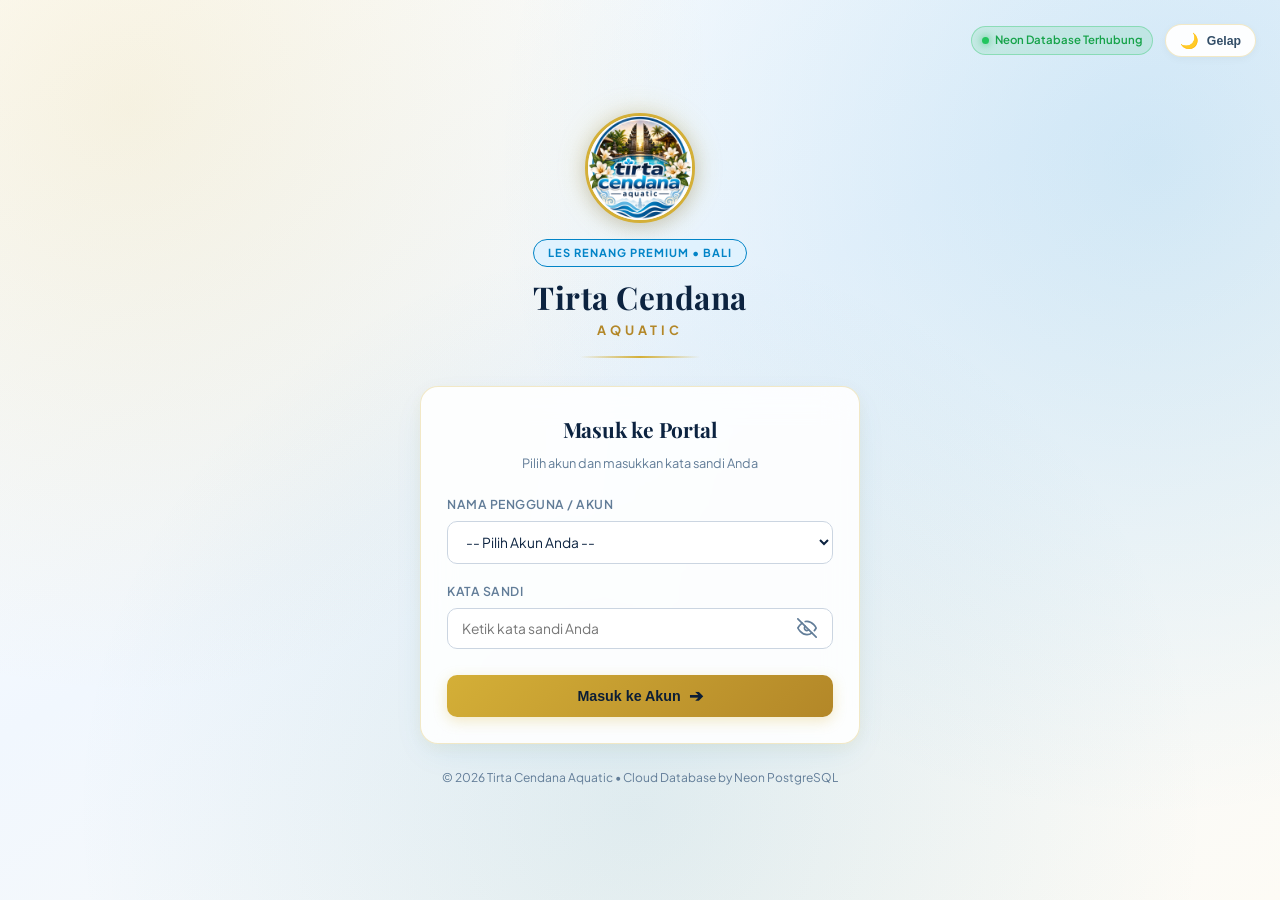
==== commit 1106d92d: "fix: atasi cache browser dengan cache buster v2.2.0, eliminasi eror CORS content-type, dan pastikan " ====
--- a/admin.html
+++ b/admin.html
@@ -5,7 +5,7 @@
   <meta name="viewport" content="width=device-width, initial-scale=1.0" />
   <title>Admin Panel | Tirta Cendana Aquatic</title>
   <link rel="icon" type="image/png" href="assets/logo.png" />
-  <link rel="stylesheet" href="css/style.css" />
+  <link rel="stylesheet" href="css/style.css?v=2.2.0" />
   <style>
     main {
       max-width: 1120px;
@@ -327,7 +327,7 @@
 
   </main>
 
-  <script src="js/app.js"></script>
+  <script src="js/app.js?v=2.2.0"></script>
   <script>
     const session = DB.getSession();
     if (!session || session.role !== "admin") {
@@ -338,6 +338,9 @@
     setupPasswordToggle("#u_password", "#toggleUserPassword");
 
     async function initAdmin() {
+      // Immediate render from storage/fallback
+      renderUsersTable();
+      // Sync from Neon Cloud
       await DB.sync();
       renderUsersTable();
     }
@@ -597,7 +600,6 @@
 
         await DB.addProgress(newProgress);
 
-        // Deduct quota if checked
         if (document.getElementById("p_deductQuota").checked) {
           const users = DB.getUsers();
           const target = users.find(u => u.id === userId);
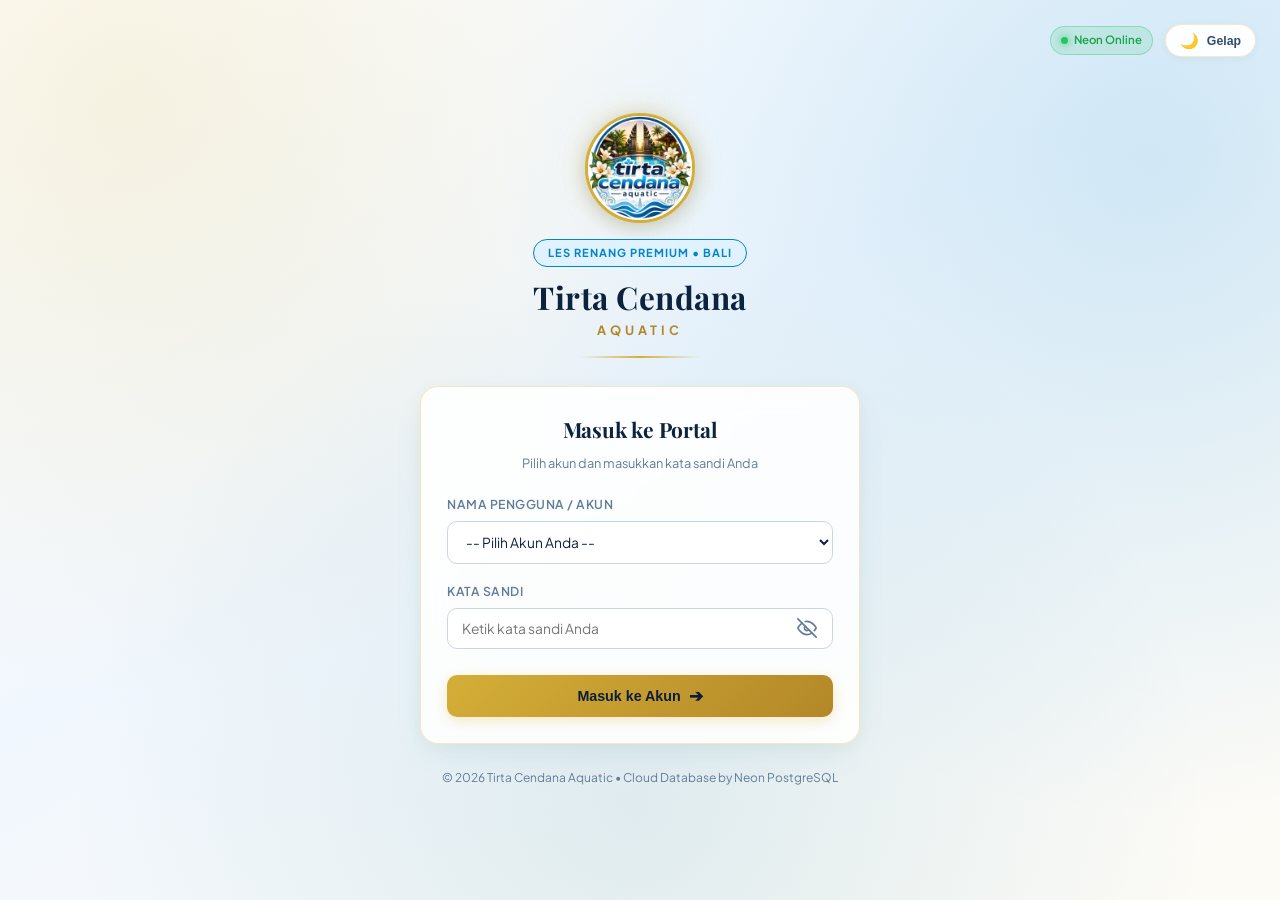
==== commit 76d5db40: "feat: tambah limit ukuran foto profil maksimal 5MB dengan kompresi otomatis dan simpan ke database N" ====
--- a/admin.html
+++ b/admin.html
@@ -5,7 +5,7 @@
   <meta name="viewport" content="width=device-width, initial-scale=1.0" />
   <title>Admin Panel | Tirta Cendana Aquatic</title>
   <link rel="icon" type="image/png" href="assets/logo.png" />
-  <link rel="stylesheet" href="css/style.css?v=2.2.0" />
+  <link rel="stylesheet" href="css/style.css?v=2.3.0" />
   <style>
     main {
       max-width: 1120px;
@@ -62,7 +62,7 @@
 
       <div class="header-actions">
         <div class="neon-status-badge badge-online">
-          <span class="status-dot online"></span> <span>Neon Database Terhubung</span>
+          <span class="status-dot online"></span> <span>Neon Online</span>
         </div>
         <button class="theme-toggle-btn" onclick="ThemeManager.toggle()" title="Ganti Tema">
           <span class="theme-icon">🌙</span> <span class="theme-text">Gelap</span>
@@ -327,7 +327,7 @@
 
   </main>
 
-  <script src="js/app.js?v=2.2.0"></script>
+  <script src="js/app.js?v=2.3.0"></script>
   <script>
     const session = DB.getSession();
     if (!session || session.role !== "admin") {
@@ -397,8 +397,15 @@
         return `
           <tr>
             <td>
-              <div style="font-weight:600; color:var(--text-main); font-size:0.95rem;">${u.name}</div>
-              ${u.notes ? `<div style="font-size:0.75rem; color:var(--text-muted);">${u.notes}</div>` : ""}
+              <div style="display:flex; align-items:center; gap:12px;">
+                <div style="width:38px; height:38px; border-radius:50%; overflow:hidden; background:var(--gold-soft); display:flex; align-items:center; justify-content:center; flex-shrink:0; border:1px solid rgba(212,175,55,0.35);">
+                  ${u.photo ? `<img src="${u.photo}" style="width:100%; height:100%; object-fit:cover;" alt="${u.name}"/>` : `<span style="font-size:16px;">🏊</span>`}
+                </div>
+                <div>
+                  <div style="font-weight:600; color:var(--text-main); font-size:0.95rem;">${u.name}</div>
+                  ${u.notes ? `<div style="font-size:0.75rem; color:var(--text-muted);">${u.notes}</div>` : ""}
+                </div>
+              </div>
             </td>
             <td>
               <span class="${u.role === 'admin' ? 'badge-admin' : 'badge-peserta'}">
